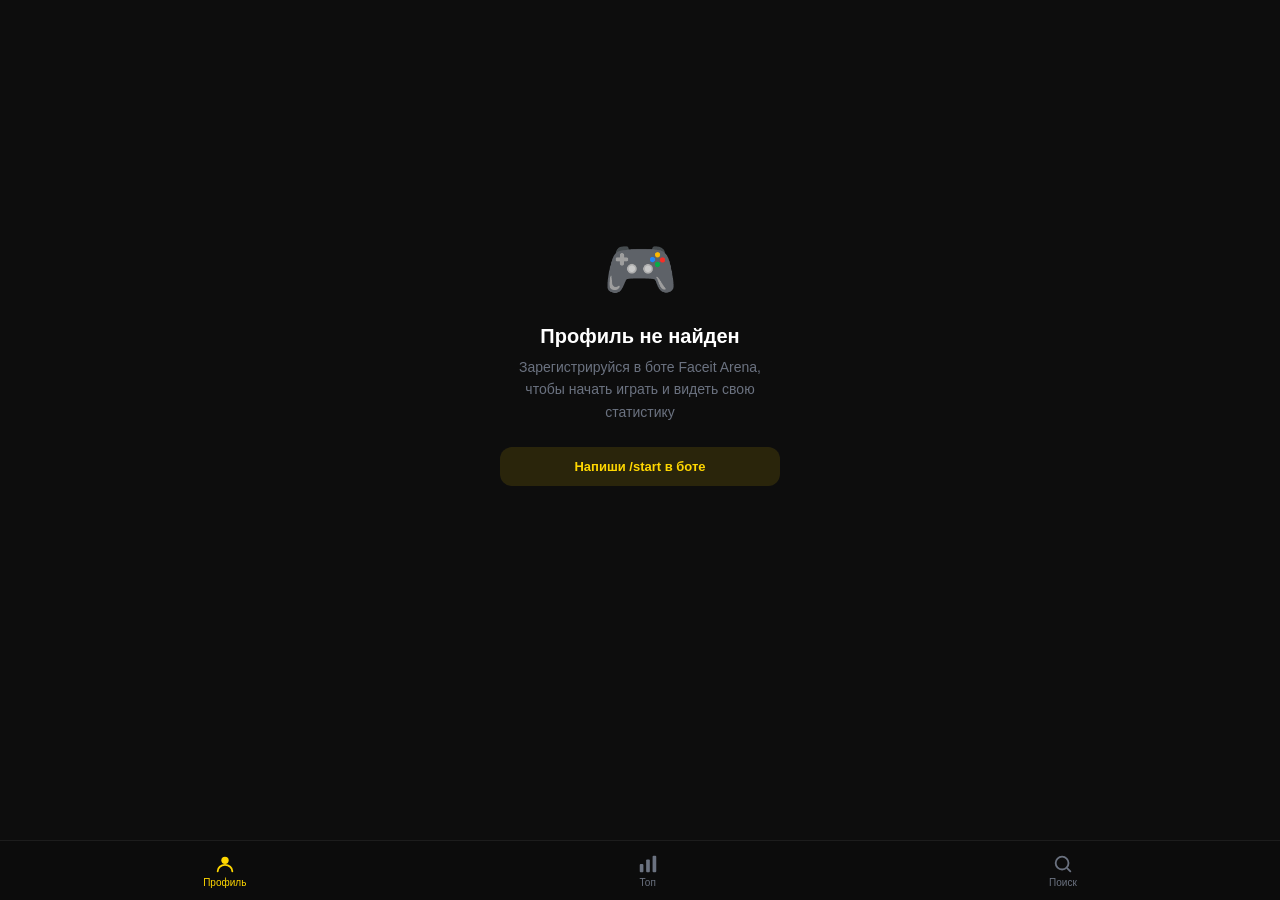
==== index.html @ 120bdeb7 "Add files via upload" ====
<!DOCTYPE html>
<html lang="ru">
<head>
  <meta charset="UTF-8" />
  <meta name="viewport" content="width=device-width, initial-scale=1, viewport-fit=cover" />
  <meta name="theme-color" content="#0d0d0d" />
  <meta name="apple-mobile-web-app-capable" content="yes" />
  <title>Faceit Arena</title>
  <link rel="stylesheet" href="style.css" />
  <script src="https://telegram.org/js/telegram-web-app.js"></script>
</head>
<body>

  <!-- Splash screen -->
  <div id="splash" class="splash">
    <div class="splash-inner">
      <div class="splash-logo">⚡</div>
      <div class="splash-title">Faceit Arena</div>
      <div class="splash-sub">Standoff 2</div>
      <div class="splash-dots">
        <span></span><span></span><span></span>
      </div>
    </div>
  </div>

  <!-- Main app -->
  <div id="app" class="app hidden">

    <!-- Back button (shown when viewing other player) -->
    <button id="back-btn" class="back-btn hidden" onclick="App.goBack()">
      <svg width="14" height="14" viewBox="0 0 24 24" fill="none">
        <path d="M15 18l-6-6 6-6" stroke="#FFD700" stroke-width="2.5" stroke-linecap="round"/>
      </svg>
      Назад
    </button>

    <!-- Tab content -->
    <div id="tab-content" class="tab-content"></div>

    <!-- Bottom navigation -->
    <nav class="nav">
      <button class="nav-btn active" data-tab="profile" onclick="App.switchTab('profile')">
        <svg width="22" height="22" viewBox="0 0 24 24" fill="none">
          <circle cx="12" cy="8" r="4" class="nav-icon-fill"/>
          <path d="M4 20c0-4 3.6-7 8-7s8 3 8 7" class="nav-icon-stroke" stroke-width="2" stroke-linecap="round"/>
        </svg>
        <span>Профиль</span>
      </button>
      <button class="nav-btn" data-tab="leaderboard" onclick="App.switchTab('leaderboard')">
        <svg width="22" height="22" viewBox="0 0 24 24" fill="none">
          <rect x="3" y="12" width="4" height="9" rx="1" class="nav-icon-fill"/>
          <rect x="10" y="7" width="4" height="14" rx="1" class="nav-icon-fill"/>
          <rect x="17" y="3" width="4" height="18" rx="1" class="nav-icon-fill"/>
        </svg>
        <span>Топ</span>
      </button>
      <button class="nav-btn" data-tab="search" onclick="App.switchTab('search')">
        <svg width="22" height="22" viewBox="0 0 24 24" fill="none">
          <circle cx="11" cy="11" r="7" class="nav-icon-stroke" stroke-width="2"/>
          <path d="M20 20l-3-3" class="nav-icon-stroke" stroke-width="2" stroke-linecap="round"/>
        </svg>
        <span>Поиск</span>
      </button>
    </nav>
  </div>

  <script src="app.js"></script>
</body>
</html>
---- style.css ----
/* ── Variables ─────────────────────────────────────────────────────────────── */
:root {
  --bg: #0d0d0d;
  --surface: #161616;
  --surface2: #1e1e1e;
  --surface3: #262626;
  --border: rgba(255,255,255,0.07);
  --accent: #FFD700;
  --accent-dim: rgba(255,215,0,0.12);
  --accent-border: rgba(255,215,0,0.2);
  --text: #ffffff;
  --text-muted: #6b7280;
  --text-dim: #3a3a3a;
  --green: #34C759;
  --red: #FF3B30;
  --orange: #FF8C00;
}

/* ── Reset ─────────────────────────────────────────────────────────────────── */
*, *::before, *::after { box-sizing: border-box; margin: 0; padding: 0; }
html { -webkit-tap-highlight-color: transparent; }
body {
  background: var(--bg);
  color: var(--text);
  font-family: -apple-system, BlinkMacSystemFont, 'SF Pro Display', 'Segoe UI', sans-serif;
  min-height: 100dvh;
  overflow-x: hidden;
}
button { border: none; background: none; cursor: pointer; color: inherit; font: inherit; }
input { font: inherit; }
img { display: block; }

/* ── Splash ────────────────────────────────────────────────────────────────── */
.splash {
  position: fixed; inset: 0; z-index: 100;
  display: flex; align-items: center; justify-content: center;
  background: var(--bg);
  transition: opacity 0.3s, visibility 0.3s;
}
.splash.fade-out { opacity: 0; visibility: hidden; }
.splash-inner { display: flex; flex-direction: column; align-items: center; gap: 16px; }
.splash-logo {
  width: 80px; height: 80px; border-radius: 24px;
  display: flex; align-items: center; justify-content: center;
  font-size: 36px;
  background: var(--accent-dim);
  border: 1px solid var(--accent-border);
  animation: pulse-glow 2s ease infinite;
}
@keyframes pulse-glow {
  0%,100% { box-shadow: 0 0 20px rgba(255,215,0,0.1); }
  50%      { box-shadow: 0 0 40px rgba(255,215,0,0.25); }
}
.splash-title { font-size: 20px; font-weight: 900; color: var(--text); }
.splash-sub   { font-size: 13px; color: var(--text-muted); }
.splash-dots  { display: flex; gap: 6px; }
.splash-dots span {
  width: 6px; height: 6px; border-radius: 50%; background: var(--accent);
  animation: dot-blink 1.2s ease infinite;
}
.splash-dots span:nth-child(2) { animation-delay: 0.2s; }
.splash-dots span:nth-child(3) { animation-delay: 0.4s; }
@keyframes dot-blink {
  0%,100% { opacity: 0.3; } 50% { opacity: 1; }
}

/* ── App shell ─────────────────────────────────────────────────────────────── */
.app { display: flex; flex-direction: column; height: 100dvh; }
.app.hidden { display: none; }
.tab-content { flex: 1; overflow-y: auto; padding-bottom: 80px; }

/* ── Navigation ────────────────────────────────────────────────────────────── */
.nav {
  position: fixed; bottom: 0; left: 0; right: 0; z-index: 50;
  display: flex; align-items: center; justify-content: space-around;
  padding: 8px 8px calc(8px + env(safe-area-inset-bottom));
  background: rgba(13,13,13,0.95);
  backdrop-filter: blur(20px);
  border-top: 1px solid var(--border);
}
.nav-btn {
  display: flex; flex-direction: column; align-items: center; gap: 2px;
  padding: 4px 24px;
  transition: transform 0.1s;
}
.nav-btn:active { transform: scale(0.92); }
.nav-btn span { font-size: 10px; font-weight: 500; color: var(--text-muted); transition: color 0.2s; }
.nav-btn .nav-icon-fill { fill: var(--text-muted); transition: fill 0.2s; }
.nav-btn .nav-icon-stroke { stroke: var(--text-muted); transition: stroke 0.2s; }
.nav-btn.active span { color: var(--accent); }
.nav-btn.active .nav-icon-fill { fill: var(--accent); }
.nav-btn.active .nav-icon-stroke { stroke: var(--accent); }

/* ── Back button ───────────────────────────────────────────────────────────── */
.back-btn {
  position: fixed; top: 16px; left: 16px; z-index: 40;
  display: flex; align-items: center; gap: 8px;
  padding: 8px 12px; border-radius: 12px;
  background: rgba(22,22,22,0.9); backdrop-filter: blur(10px);
  color: var(--accent); font-size: 13px; font-weight: 600;
  animation: slide-down 0.2s ease;
}
@keyframes slide-down {
  from { opacity: 0; transform: translateY(-8px); }
  to   { opacity: 1; transform: translateY(0); }
}
.back-btn.hidden { display: none; }

/* ── Skeleton ──────────────────────────────────────────────────────────────── */
.skeleton {
  background: linear-gradient(90deg, var(--surface) 25%, var(--surface2) 50%, var(--surface) 75%);
  background-size: 200% 100%;
  animation: shimmer 1.5s infinite;
  border-radius: 12px;
}
@keyframes shimmer { from { background-position: 200% 0; } to { background-position: -200% 0; } }

/* ── Page header ───────────────────────────────────────────────────────────── */
.page-header { padding: 20px 16px 16px; }
.page-header h1 { font-size: 24px; font-weight: 900; }
.page-header p  { font-size: 13px; color: var(--text-muted); margin-top: 2px; }

/* ── League tabs ───────────────────────────────────────────────────────────── */
.league-tabs {
  display: flex; margin: 0 16px 20px;
  border-radius: 12px; overflow: hidden;
  background: var(--surface);
}
.league-tab {
  flex: 1; padding: 10px; font-size: 13px; font-weight: 600;
  color: var(--text-muted); position: relative;
  transition: color 0.2s;
}
.league-tab.active { color: var(--accent); }
.league-tab.active::after {
  content: ''; position: absolute; bottom: 0; left: 0; right: 0;
  height: 2px; background: var(--accent);
  animation: tab-line 0.25s ease;
}
@keyframes tab-line {
  from { transform: scaleX(0); } to { transform: scaleX(1); }
}

/* ── Player banner ─────────────────────────────────────────────────────────── */
.player-banner {
  position: relative; height: 160px; overflow: hidden;
  animation: fade-in 0.3s ease;
}
.player-banner img,
.player-banner .banner-bg {
  position: absolute; inset: 0; width: 100%; height: 100%; object-fit: cover;
}
.banner-overlay {
  position: absolute; inset: 0;
  background: linear-gradient(to bottom, rgba(13,13,13,0) 0%, rgba(13,13,13,0.7) 60%, #0d0d0d 100%);
}
.banner-info {
  position: absolute; bottom: 12px; left: 16px; right: 16px;
  display: flex; align-items: flex-end; justify-content: space-between;
}
.banner-name h1 {
  font-size: 20px; font-weight: 900; line-height: 1; margin-top: 4px;
}
.banner-tags { display: flex; align-items: center; gap: 6px; margin-bottom: 2px; }
.tag {
  font-size: 10px; padding: 2px 6px; border-radius: 4px; font-weight: 600;
}
.tag-premium { background: var(--accent-dim); color: var(--accent); }
.tag-pro     { background: rgba(255,140,0,0.15); color: var(--orange); }
.banner-rank { text-align: right; }
.banner-rank .rank-label { font-size: 10px; color: var(--text-muted); margin-bottom: 2px; }
.banner-rank .rank-num   { font-size: 24px; font-weight: 900; }

/* ── ELO card ──────────────────────────────────────────────────────────────── */
.elo-card {
  margin: 16px; padding: 16px; border-radius: 16px;
  background: var(--surface); border: 1px solid rgba(255,215,0,0.1);
  animation: slide-up 0.3s ease;
}
.elo-label { font-size: 11px; color: var(--text-muted); text-transform: uppercase; letter-spacing: 0.05em; margin-bottom: 4px; }
.elo-row   { display: flex; align-items: flex-end; gap: 12px; }
.elo-value {
  font-size: 48px; font-weight: 900; line-height: 1;
  background: linear-gradient(135deg, #FFD700, #FFA500);
  -webkit-background-clip: text; -webkit-text-fill-color: transparent;
}
.elo-meta  { font-size: 12px; color: var(--text-muted); padding-bottom: 4px; line-height: 1.6; }
.elo-meta b { color: var(--text); }

.elo-card.pro {
  border-color: rgba(255,140,0,0.15);
}
.elo-card.pro .elo-value {
  background: linear-gradient(135deg, #FFA500, #FF6B00);
  -webkit-background-clip: text; -webkit-text-fill-color: transparent;
}

/* ── Stats grids ───────────────────────────────────────────────────────────── */
.stats-grid {
  display: grid; grid-template-columns: repeat(4, 1fr);
  gap: 8px; margin: 0 16px 8px;
}
.stats-grid3 {
  display: grid; grid-template-columns: repeat(3, 1fr);
  gap: 8px; margin: 0 16px 8px;
}
.stat-card {
  padding: 12px; border-radius: 12px;
  background: var(--surface); text-align: center;
  animation: fade-in 0.3s ease;
}
.stat-card .label { font-size: 10px; color: var(--text-muted); margin-bottom: 4px; }
.stat-card .value { font-size: 18px; font-weight: 900; }
.stat-card .value.green { color: var(--green); }
.stat-mini .value   { font-size: 14px; font-weight: 700; }

/* Win-rate ring card */
.ring-card {
  padding: 8px; border-radius: 12px;
  background: var(--surface);
  display: flex; align-items: center; justify-content: center;
}

/* ── Level badge ───────────────────────────────────────────────────────────── */
.lvl {
  display: inline-flex; align-items: center; justify-content: center;
  font-weight: 900; border-radius: 4px; border: 1px solid transparent;
  flex-shrink: 0;
}
.lvl-sm { width: 20px; height: 20px; font-size: 10px; }
.lvl-md { width: 28px; height: 28px; font-size: 12px; }
.lvl-lg { width: 40px; height: 40px; font-size: 16px; }

/* ── Player tag ────────────────────────────────────────────────────────────── */
.player-tag-text { font-size: 12px; color: var(--text-muted); }

/* ── Extra info cards ──────────────────────────────────────────────────────── */
.extra-card {
  margin: 12px 16px 0; padding: 14px;
  border-radius: 12px; background: var(--surface);
  display: flex; align-items: center; justify-content: space-between;
  animation: fade-in 0.3s ease;
}
.bp-card {
  margin: 12px 16px 0; padding: 14px;
  border-radius: 12px; background: var(--surface);
  border-left: 3px solid var(--accent);
}
.bp-card .bp-meta   { font-size: 12px; color: var(--text-muted); }
.bp-card .bp-level  { font-weight: 700; font-size: 15px; }
.bp-card .bp-level span { font-size: 12px; color: var(--text-muted); font-weight: 400; margin-left: 6px; }
.bp-card .bp-row    { display: flex; align-items: center; justify-content: space-between; }
.joined-date { text-align: center; margin-top: 20px; font-size: 11px; color: var(--text-dim); }

/* ── Map stats ─────────────────────────────────────────────────────────────── */
.map-section { margin-top: 20px; }
.section-title {
  font-size: 11px; font-weight: 600; color: var(--text-muted);
  text-transform: uppercase; letter-spacing: 0.05em;
  padding: 0 16px; margin-bottom: 12px;
}
.map-list { padding: 0 16px; display: flex; flex-direction: column; gap: 8px; }
.map-card {
  padding: 14px; border-radius: 12px; background: var(--surface);
  animation: slide-up 0.3s ease;
}
.map-card-header {
  display: flex; align-items: center; justify-content: space-between; margin-bottom: 10px;
}
.map-name-row { display: flex; align-items: center; gap: 8px; }
.map-emoji    { font-size: 18px; }
.map-name     { font-weight: 600; font-size: 14px; }
.map-matches  { font-size: 11px; color: var(--text-muted); }
.wr-badge {
  font-size: 12px; font-weight: 700; padding: 4px 10px; border-radius: 20px;
}
.wr-badge.good { background: rgba(52,199,89,0.15); color: var(--green); }
.wr-badge.bad  { background: rgba(255,59,48,0.15);  color: var(--red); }
.progress-bar  {
  height: 4px; border-radius: 2px; background: var(--surface3); margin-bottom: 10px; overflow: hidden;
}
.progress-fill {
  height: 100%; border-radius: 2px;
  background: linear-gradient(90deg, #FFD700, #FFA500);
  transition: width 1s cubic-bezier(0.4,0,0.2,1);
}
.map-stats-row { display: flex; align-items: center; gap: 4px; font-size: 11px; }
.map-stat-lbl  { color: var(--text-muted); }
.map-stat-val  { font-weight: 700; }
.dot           { color: var(--text-dim); margin: 0 2px; }

/* ── Leaderboard ───────────────────────────────────────────────────────────── */
.podium {
  margin: 0 16px 20px; padding: 16px;
  border-radius: 16px; background: var(--surface);
  display: flex; align-items: flex-end; justify-content: center; gap: 12px;
}
.podium-item {
  display: flex; flex-direction: column; align-items: center; gap: 8px;
  cursor: pointer; width: 100px;
}
.podium-item:active { opacity: 0.7; }
.podium-medal  { font-size: 24px; }
.podium-avatar {
  border-radius: 16px; display: flex; align-items: center; justify-content: center;
  font-weight: 900; font-size: 20px; color: var(--text);
  border: 2px solid transparent;
}
.podium-pedestal {
  width: 100%; border-radius: 12px 12px 0 0;
  display: flex; flex-direction: column; align-items: center;
  justify-content: flex-end; padding-bottom: 8px; padding-top: 8px;
}
.podium-nick  { font-size: 11px; font-weight: 700; text-align: center; white-space: nowrap; overflow: hidden; text-overflow: ellipsis; max-width: 90px; }
.podium-elo   { font-size: 12px; font-weight: 900; }

.lb-list  { padding: 0 16px; display: flex; flex-direction: column; gap: 8px; }
.lb-row {
  display: flex; align-items: center; gap: 12px; padding: 12px;
  border-radius: 12px; background: var(--surface);
  border: 1px solid transparent; cursor: pointer;
  transition: border-color 0.2s;
  animation: fade-in 0.3s ease backwards;
}
.lb-row:active { transform: scale(0.98); }
.lb-row.mine   { background: var(--accent-dim); border-color: var(--accent-border); }
.lb-rank       { width: 32px; text-align: center; font-weight: 900; font-size: 13px; color: var(--text-muted); }
.lb-avatar     {
  width: 36px; height: 36px; border-radius: 10px; flex-shrink: 0;
  display: flex; align-items: center; justify-content: center;
  font-weight: 900; font-size: 13px;
}
.lb-info       { flex: 1; min-width: 0; text-align: left; }
.lb-name-row   { display: flex; align-items: center; gap: 4px; }
.lb-name       { font-weight: 600; font-size: 13px; white-space: nowrap; overflow: hidden; text-overflow: ellipsis; }
.lb-sub        { display: flex; align-items: center; gap: 8px; margin-top: 2px; }
.lb-sub-text   { font-size: 11px; color: var(--text-muted); }
.lb-elo        { text-align: right; flex-shrink: 0; }
.lb-elo-val    { font-weight: 900; font-size: 15px; }
.lb-elo-lbl    { font-size: 10px; color: var(--text-muted); }
.my-pos-banner {
  margin: 0 16px 12px; padding: 12px 16px; border-radius: 12px;
  display: flex; align-items: center; gap: 12px;
  background: var(--accent-dim); border: 1px solid var(--accent-border);
}
.my-pos-rank  { font-weight: 900; font-size: 18px; color: var(--accent); width: 40px; }
.my-pos-label { font-size: 14px; color: var(--text); }

/* ── Search ────────────────────────────────────────────────────────────────── */
.search-box {
  margin: 0 16px 16px; padding: 12px 16px;
  border-radius: 16px; background: var(--surface);
  display: flex; align-items: center; gap: 12px;
  border: 1px solid var(--border); transition: border-color 0.2s, box-shadow 0.2s;
}
.search-box.focused {
  border-color: rgba(255,215,0,0.4);
  box-shadow: 0 0 0 3px rgba(255,215,0,0.08);
}
.search-box input {
  flex: 1; background: transparent; border: none; outline: none;
  color: var(--text); font-size: 15px;
}
.search-box input::placeholder { color: #5a5a5a; }
.search-clear { color: var(--text-muted); font-size: 14px; padding: 4px; }
.search-results { padding: 0 16px; display: flex; flex-direction: column; gap: 8px; }
.search-count   { font-size: 12px; color: var(--text-muted); margin-bottom: 4px; padding: 0 4px; }
.search-row {
  display: flex; align-items: center; gap: 12px; padding: 14px;
  border-radius: 12px; background: var(--surface);
  cursor: pointer; animation: fade-in 0.2s ease backwards;
}
.search-row:active { transform: scale(0.98); }
.search-avatar {
  width: 44px; height: 44px; border-radius: 12px; flex-shrink: 0;
  display: flex; align-items: center; justify-content: center;
  font-weight: 900; font-size: 18px;
}
.search-info { flex: 1; min-width: 0; text-align: left; }
.search-name-row { display: flex; align-items: center; gap: 6px; }
.search-name { font-weight: 700; white-space: nowrap; overflow: hidden; text-overflow: ellipsis; }
.search-sub  { display: flex; align-items: center; gap: 8px; margin-top: 4px; }
.search-sub-text { font-size: 11px; color: var(--text-muted); }
.search-elo  { text-align: right; flex-shrink: 0; }
.search-elo-val { font-weight: 900; font-size: 15px; }
.search-elo-lbl { font-size: 10px; color: var(--text-muted); }
.search-arrow { flex-shrink: 0; color: var(--text-dim); }

.empty-state { text-align: center; padding: 48px 0; }
.empty-state .emoji { font-size: 48px; display: block; margin-bottom: 12px; }
.empty-state .title { color: var(--text-muted); font-size: 14px; font-weight: 500; }
.empty-state .sub   { color: var(--text-dim); font-size: 12px; margin-top: 4px; }

/* ── Not registered ────────────────────────────────────────────────────────── */
.not-registered {
  min-height: 80vh; display: flex; align-items: center; justify-content: center;
  padding: 24px; text-align: center;
}
.not-registered .nr-inner { max-width: 280px; }
.not-registered .nr-emoji { font-size: 60px; margin-bottom: 20px; }
.not-registered h2 { font-size: 20px; font-weight: 900; margin-bottom: 8px; }
.not-registered p  { font-size: 14px; color: var(--text-muted); line-height: 1.6; }
.nr-hint {
  margin-top: 24px; padding: 12px 16px; border-radius: 12px;
  font-size: 13px; font-weight: 600;
  background: var(--accent-dim); color: var(--accent);
}

/* ── Spinner ───────────────────────────────────────────────────────────────── */
.spinner {
  width: 18px; height: 18px; flex-shrink: 0;
  animation: spin 0.8s linear infinite;
}
@keyframes spin { to { transform: rotate(360deg); } }

/* ── Animations ────────────────────────────────────────────────────────────── */
@keyframes fade-in {
  from { opacity: 0; } to { opacity: 1; }
}
@keyframes slide-up {
  from { opacity: 0; transform: translateY(8px); }
  to   { opacity: 1; transform: translateY(0); }
}
.animate-in { animation: slide-up 0.3s ease; }
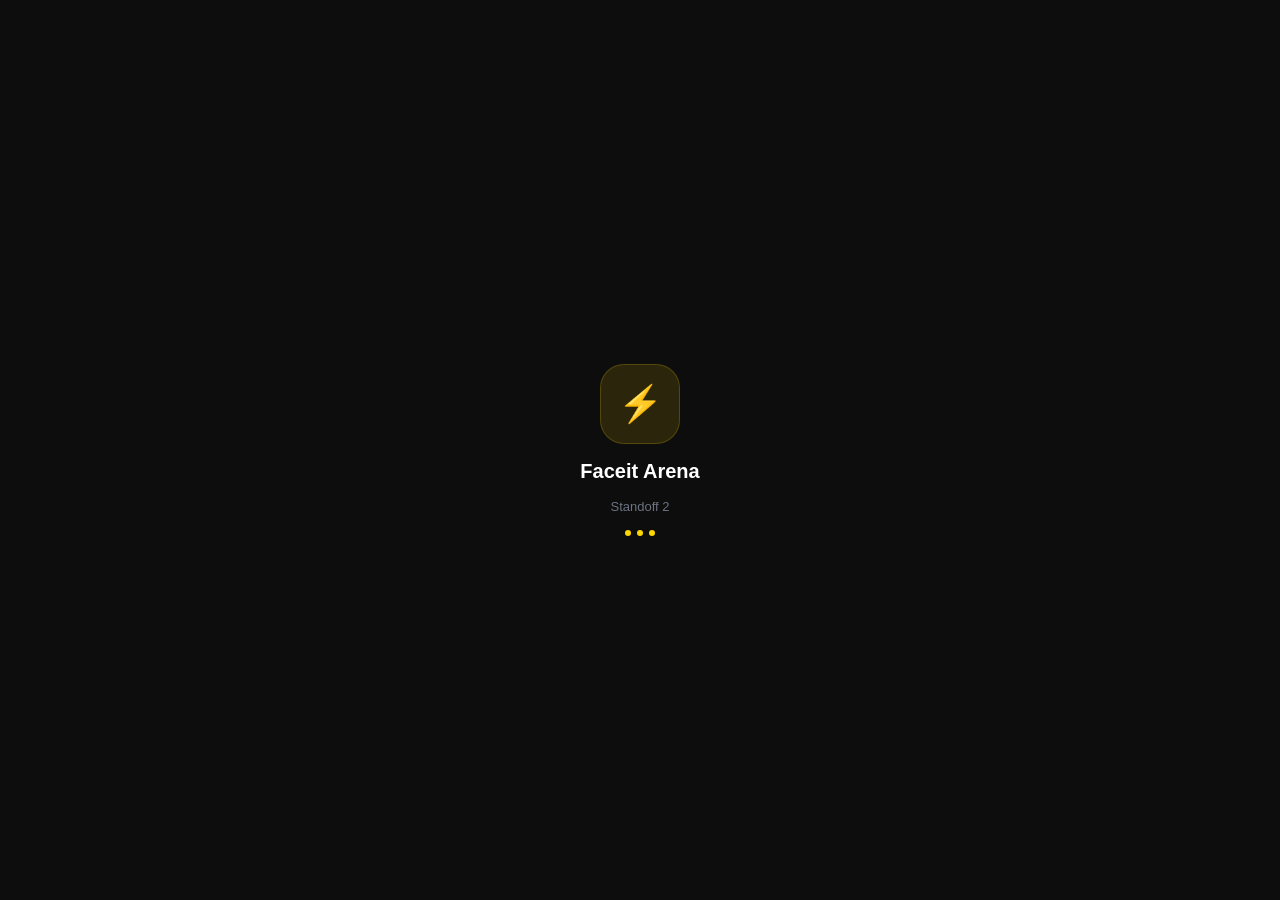
==== commit bad44f72: "html rework" ====
--- a/index.html
+++ b/index.html
@@ -8,6 +8,7 @@
   <title>Faceit Arena</title>
   <link rel="stylesheet" href="style.css" />
   <script src="https://telegram.org/js/telegram-web-app.js"></script>
+  <script src="app.js?v=2"></script>
 </head>
 <body>
 
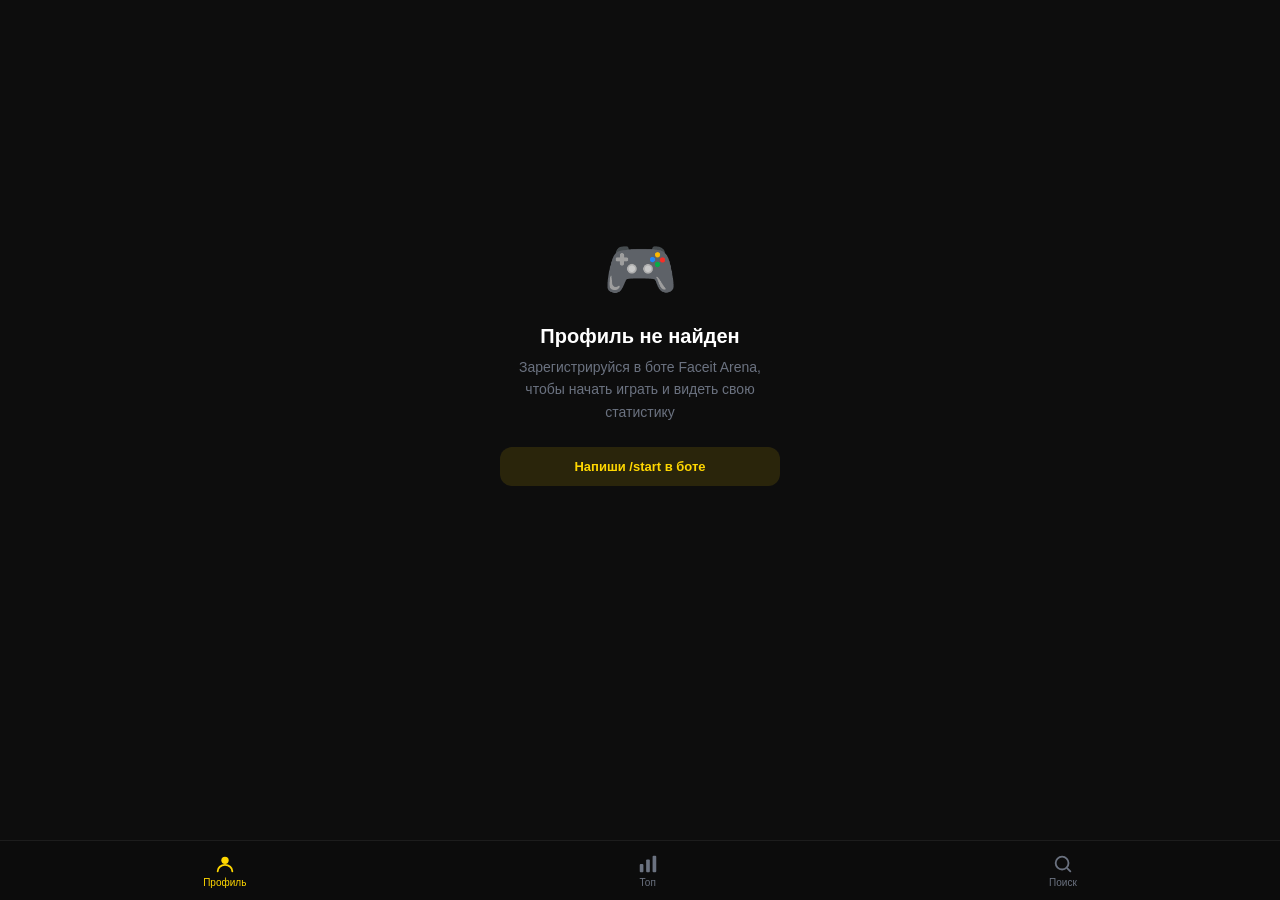
==== commit ee4f7f70: "Remove versioning from app.js script tag" ====
--- a/index.html
+++ b/index.html
@@ -8,7 +8,6 @@
   <title>Faceit Arena</title>
   <link rel="stylesheet" href="style.css" />
   <script src="https://telegram.org/js/telegram-web-app.js"></script>
-  <script src="app.js?v=2"></script>
 </head>
 <body>
 
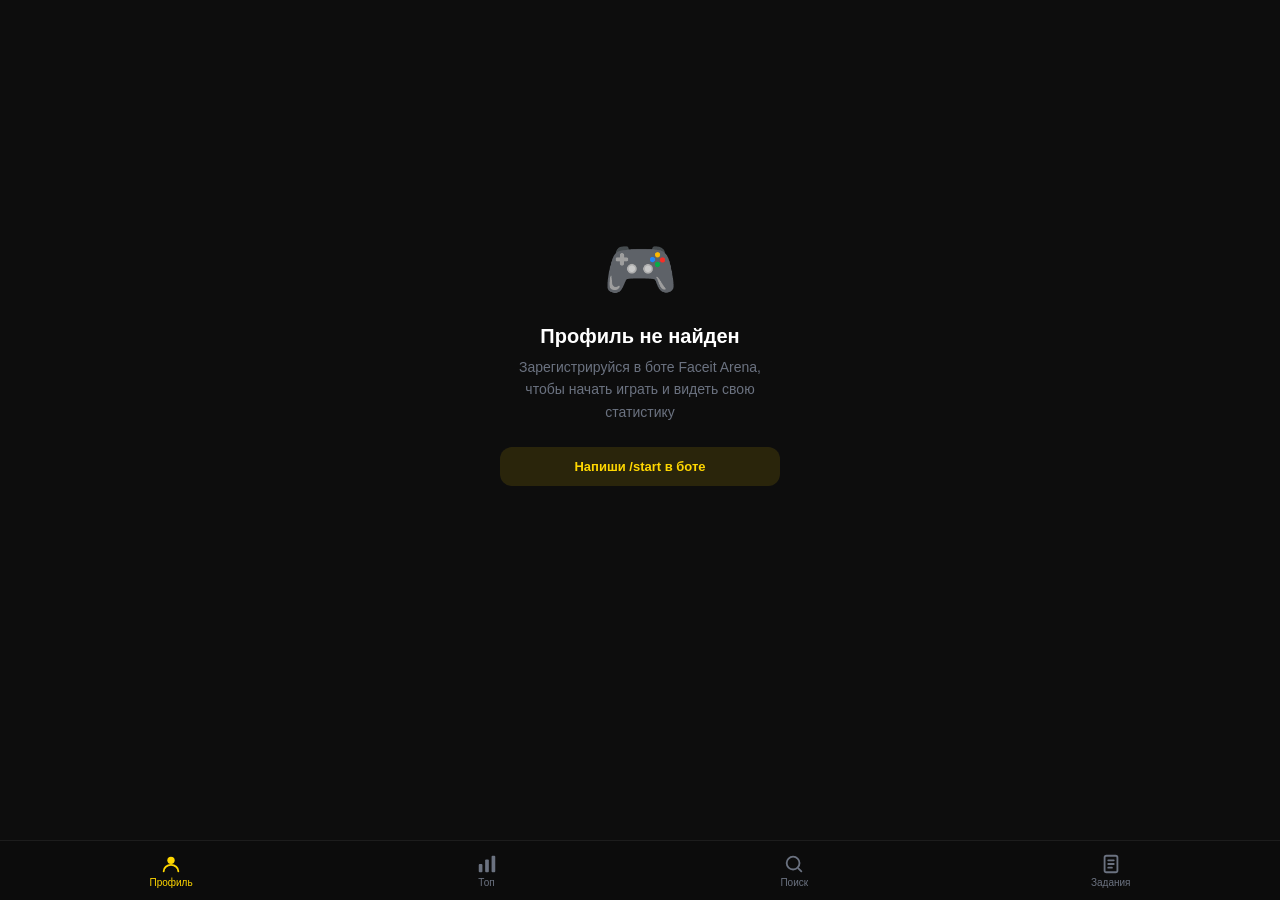
==== commit cb474848: "Add quests button to navigation" ====
--- a/index.html
+++ b/index.html
@@ -5,6 +5,8 @@
   <meta name="viewport" content="width=device-width, initial-scale=1, viewport-fit=cover" />
   <meta name="theme-color" content="#0d0d0d" />
   <meta name="apple-mobile-web-app-capable" content="yes" />
+  <meta name="apple-mobile-web-app-status-bar-style" content="black-translucent" />
+  <link rel="icon" href="data:image/svg+xml,<svg xmlns='http://www.w3.org/2000/svg' viewBox='0 0 100 100'><text y='.9em' font-size='90'>⚡</text></svg>" />
   <title>Faceit Arena</title>
   <link rel="stylesheet" href="style.css" />
   <script src="https://telegram.org/js/telegram-web-app.js"></script>
@@ -61,6 +63,13 @@
         </svg>
         <span>Поиск</span>
       </button>
+      <button class="nav-btn" data-tab="quests" onclick="App.switchTab('quests')">
+        <svg width="22" height="22" viewBox="0 0 24 24" fill="none">
+          <rect x="5" y="3" width="14" height="18" rx="2" class="nav-icon-stroke" stroke-width="2"/>
+          <path d="M9 8h6M9 12h6M9 16h4" class="nav-icon-stroke" stroke-width="2" stroke-linecap="round"/>
+        </svg>
+        <span>Задания</span>
+      </button>
     </nav>
   </div>
 
--- a/style.css
+++ b/style.css
@@ -413,6 +413,40 @@
 }
 @keyframes spin { to { transform: rotate(360deg); } }
 
+/* ── TG Avatar (universal) ─────────────────────────────────────────────────── */
+.tg-avatar {
+  position: relative; flex-shrink: 0; border-radius: 12px; overflow: hidden;
+  display: flex; align-items: center; justify-content: center;
+  border: 1.5px solid var(--border);
+  background: var(--surface2);
+  font-weight: 900; color: var(--tg-avatar-color, var(--accent));
+}
+/* show the letter via ::before when no image loaded */
+.tg-avatar::before {
+  content: attr(data-letter);
+  position: absolute; inset: 0;
+  display: flex; align-items: center; justify-content: center;
+  z-index: 0;
+}
+.tg-avatar img {
+  position: absolute; inset: 0;
+  width: 100%; height: 100%; object-fit: cover;
+  opacity: 0; transition: opacity 0.25s ease;
+  z-index: 1;
+}
+.tg-avatar.has-img img { opacity: 1; }
+
+/* Size variants used by each context */
+.banner-avatar  { width: 56px; height: 56px; font-size: 22px; border-radius: 14px; border-color: rgba(255,255,255,0.15); }
+.lb-tg-avatar   { width: 36px; height: 36px; font-size: 13px; }
+.search-tg-avatar { width: 44px; height: 44px; font-size: 18px; }
+.podium-tg-avatar { width: 100%; height: 100%; border-radius: 14px; font-size: 20px; border: 2px solid currentColor; }
+
+/* Wrap for podium so size is controlled by parent */
+.podium-avatar-wrap {
+  flex-shrink: 0; position: relative;
+}
+
 /* ── Animations ────────────────────────────────────────────────────────────── */
 @keyframes fade-in {
   from { opacity: 0; } to { opacity: 1; }
